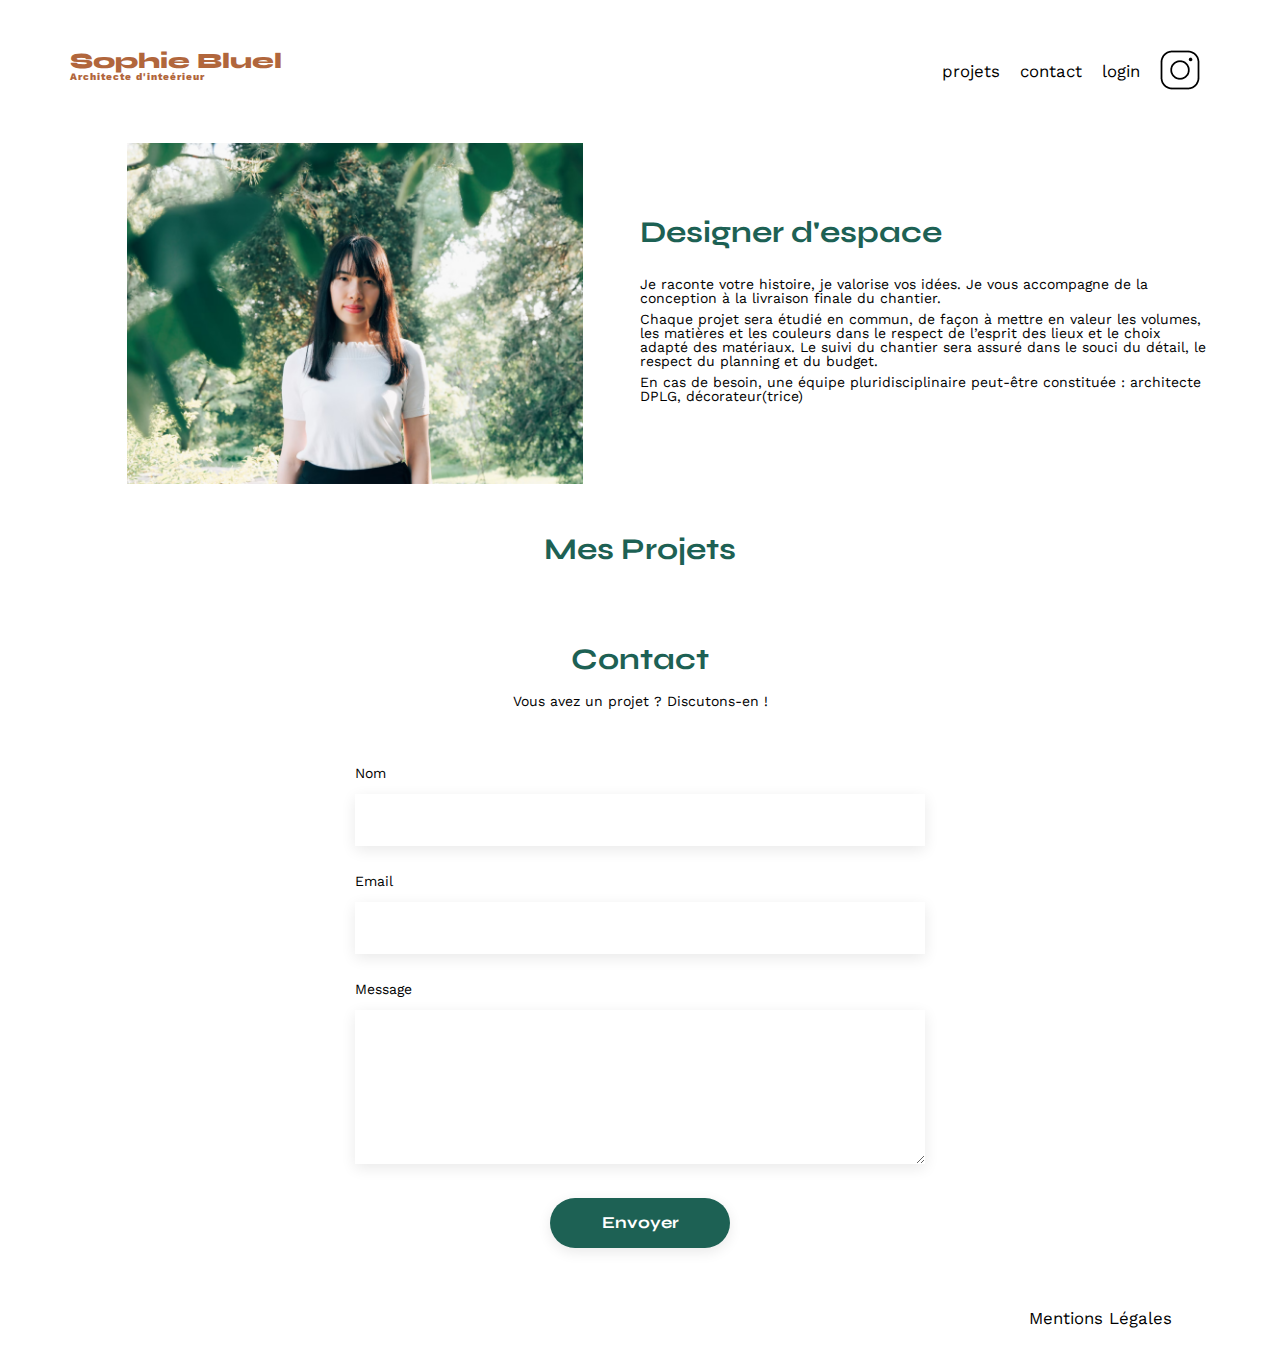
==== FrontEnd/index.html @ 1cc0fa0f "first push" ====
<!DOCTYPE html>
<html lang="fr">
<head>
	<meta charset="UTF-8">
	<title>Sophie Bluel - Architecte d'intérieur</title>
	<meta name="viewport" content="width=device-width, initial-scale=1.0">
	<link rel="preconnect" href="https://fonts.googleapis.com">
	<link rel="preconnect" href="https://fonts.gstatic.com" crossorigin>
	<link href="https://fonts.googleapis.com/css2?family=Syne:wght@700;800&family=Work+Sans&display=swap" rel="stylesheet">
	<meta name="description" content="">
	<link rel="stylesheet" href="./assets/style.css">
</head>
<body>
<header>
	<h1>Sophie Bluel <span>Architecte d'inteérieur</span></h1>
	<nav>
		<ul>
			<li>projets</li>
			<li>contact</li>
			<li>login</li>
			<li><img src="./assets/icons/instagram.png" alt="Instagram"></li>
		</ul>
	</nav>
</header>
<main>
	<section id="introduction">
		<figure>
			<img src="./assets/images/sophie-bluel.png" alt="">
		</figure>
		<article>
			<h2>Designer d'espace</h2>
			<p>Je raconte votre histoire, je valorise vos idées. Je vous accompagne de la conception à la livraison finale du chantier.</p>
			<p>Chaque projet sera étudié en commun, de façon à mettre en valeur les volumes, les matières et les couleurs dans le respect de l’esprit des lieux et le choix adapté des matériaux. Le suivi du chantier sera assuré dans le souci du détail, le respect du planning et du budget.</p>
			<p>En cas de besoin, une équipe pluridisciplinaire peut-être constituée : architecte DPLG, décorateur(trice)</p>
		</article>
	</section>
	<section id="portfolio">
		<h2>Mes Projets</h2>
		<div class="filters-container"></div>
		<div class="gallery"></div>
	</section>
	<section id="contact">
		<h2>Contact</h2>
		<p>Vous avez un projet ? Discutons-en !</p>
		<form action="#" method="post">
			<label for="name">Nom</label>
			<input type="text" name="name" id="name">
			<label for="email">Email</label>
			<input type="email" name="email" id="email">
			<label for="message">Message</label>
			<textarea name="message" id="message" cols="30" rows="10"></textarea>
			<input type="submit" value="Envoyer">
		</form>
	</section>
</main>

<footer>
	<nav>
		<ul>
			<li>Mentions Légales</li>
		</ul>
	</nav>
</footer>
</body>
</html>
---- FrontEnd/assets/style.css ----
/* http://meyerweb.com/eric/tools/css/reset/
   v2.0 | 20110126
   License: none (public domain)
*/

html, body, div, span, applet, object, iframe,
h1, h2, h3, h4, h5, h6, p, blockquote, pre,
a, abbr, acronym, address, big, cite, code,
del, dfn, em, img, ins, kbd, q, s, samp,
small, strike, strong, sub, sup, tt, var,
b, u, i, center,
dl, dt, dd, ol, ul, li,
fieldset, form, label, legend,
table, caption, tbody, tfoot, thead, tr, th, td,
article, aside, canvas, details, embed,
figure, figcaption, footer, header, hgroup,
menu, nav, output, ruby, section, summary,
time, mark, audio, video {
	margin: 0;
	padding: 0;
	border: 0;
	font-size: 100%;
	font: inherit;
	vertical-align: baseline;
}
/* HTML5 display-role reset for older browsers */
article, aside, details, figcaption, figure,
footer, header, hgroup, menu, nav, section {
	display: block;
}
body {
	line-height: 1;
}
ol, ul {
	list-style: none;
}
blockquote, q {
	quotes: none;
}
blockquote:before, blockquote:after,
q:before, q:after {
	content: '';
	content: none;
}
table {
	border-collapse: collapse;
	border-spacing: 0;
}
/** end reset css**/
body {
	max-width: 1140px;
	margin:auto;
	font-family: 'Work Sans' ;
	font-size: 14px;
}
header {
	display: flex;
	justify-content: space-between;
	margin: 50px 0
}
section {
	margin: 50px 0
}

h1{
	display: flex;
	flex-direction: column;
	font-family: 'Syne';
	font-size: 22px;
	font-weight: 800;
	color: #B1663C
}

h1 > span {
	font-family: 'Work Sans';
	font-size:10px;
	letter-spacing: 0.1em;
;
}

h2{
	font-family: 'Syne';
	font-weight: 700;
	font-size: 30px;
	color: #1D6154
}
nav ul {
	display: flex;
	align-items: center;
	list-style-type: none;

}
nav li {
	padding: 0 10px;
	font-size: 1.2em;
}

li:hover {
	color: #B1663C;
}
#introduction {
	display: flex;
	align-items: center;
}
#introduction figure {
	flex: 1
}
#introduction img {
	display: block;
	margin: auto;
	width: 80%;
}

#introduction article {
	flex: 1
}
#introduction h2 {
	margin-bottom: 1em;
}

#introduction p {
	margin-bottom: 0.5em;
}
#portfolio h2 {
	text-align: center;
	margin-bottom: 1em;
}
.gallery {
	width: 100%;
	display: grid;
	grid-template-columns: 1fr 1fr 1fr;
	grid-column-gap: 20px;
	grid-row-gap: 20px;
}

.gallery img {
	width: 100%;

}
#contact {
	width: 50%;
margin: auto;
}
#contact > * {
	text-align: center;

}
#contact h2{
	margin-bottom: 20px;
}
#contact form {
	text-align: left;
	margin-top:30px;
	display: flex;
	flex-direction: column;
}

#contact input {
	height: 50px;
	font-size: 1.2em;
	border: none;
	box-shadow: 0px 4px 14px rgba(0, 0, 0, 0.09);
}
#contact label {
	margin: 2em 0 1em 0;
}
#contact textarea {
	border: none;
	box-shadow: 0px 4px 14px rgba(0, 0, 0, 0.09);
}

input[type="submit"]{
	font-family: 'Syne';
	font-weight: 700;
	color: white;
	background-color: #1D6154;
	margin : 2em auto ;
	width: 180px;
	text-align: center;
	border-radius: 60px ;
}

footer nav ul {
	display: flex;
	justify-content: flex-end;
	margin: 2em
}
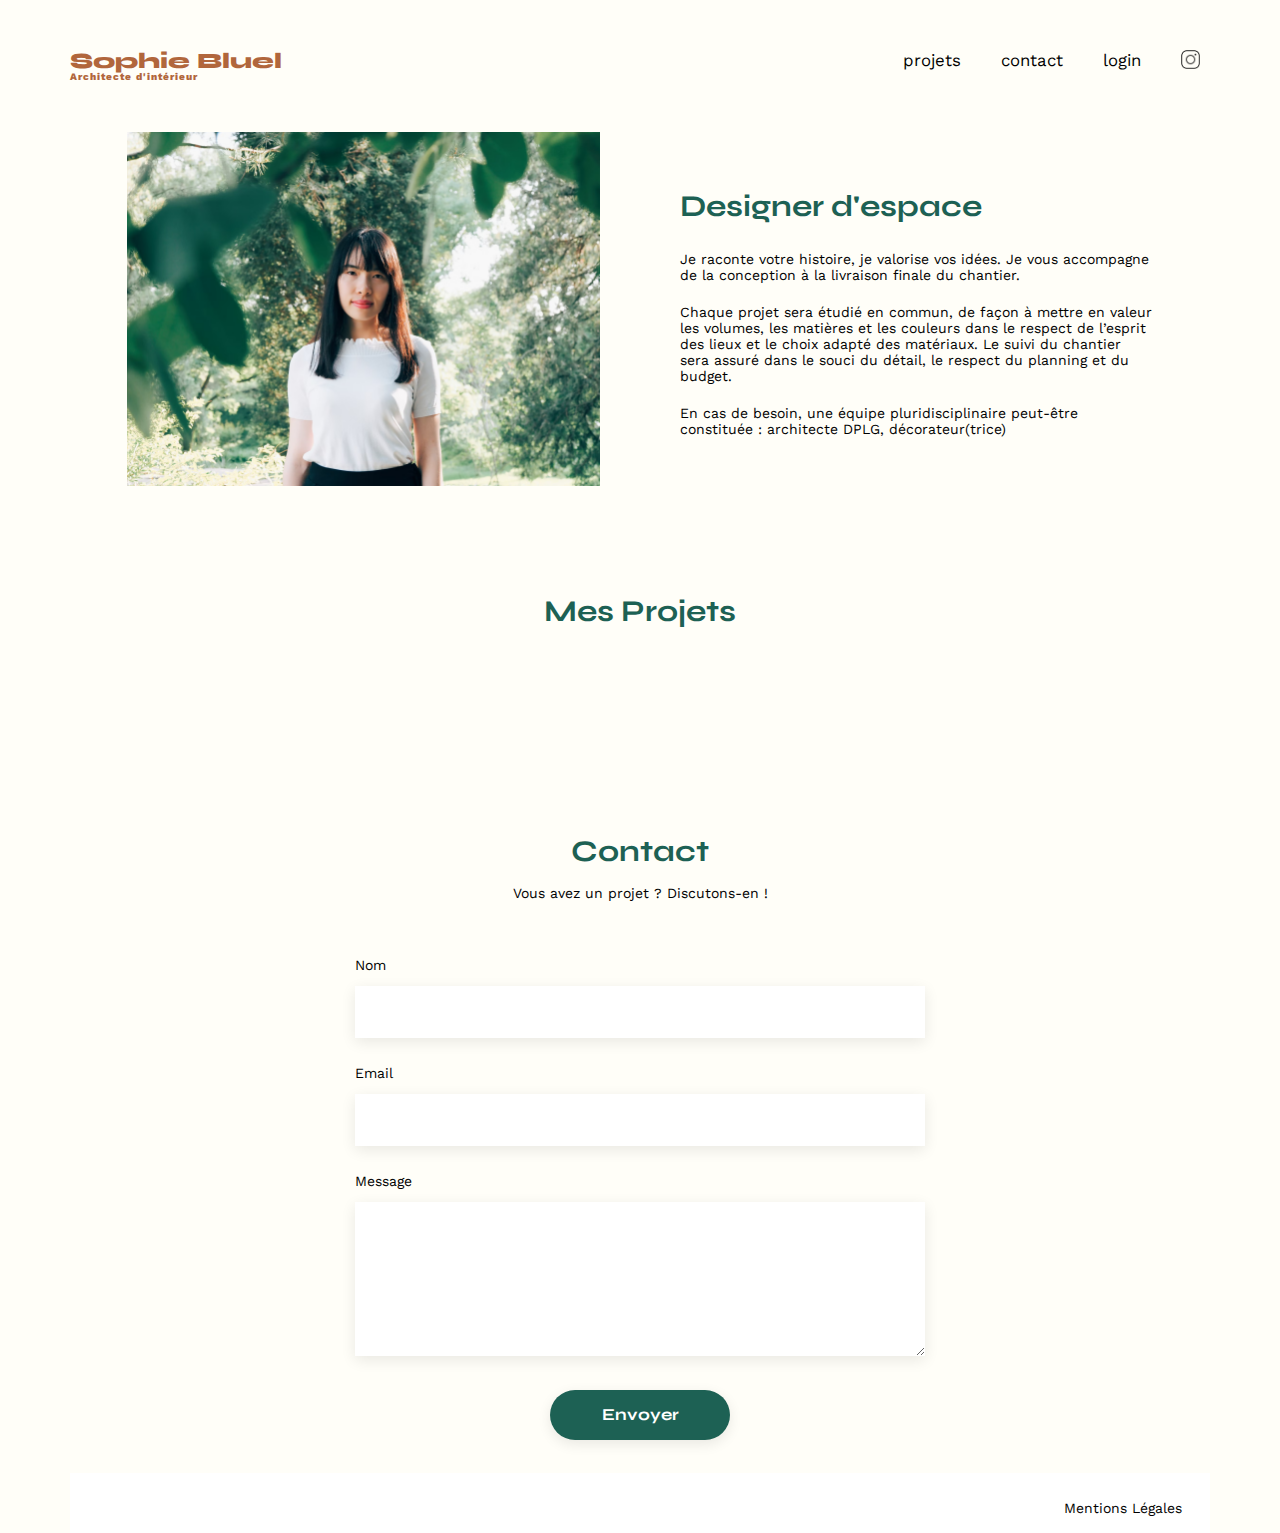
==== commit aed2601e: "add modal + style correction : need reorganize modal functions" ====
--- a/FrontEnd/index.html
+++ b/FrontEnd/index.html
@@ -7,38 +7,119 @@
 	<link rel="preconnect" href="https://fonts.googleapis.com">
 	<link rel="preconnect" href="https://fonts.gstatic.com" crossorigin>
 	<link href="https://fonts.googleapis.com/css2?family=Syne:wght@700;800&family=Work+Sans&display=swap" rel="stylesheet">
+	<link rel="stylesheet" href="https://cdnjs.cloudflare.com/ajax/libs/font-awesome/6.4.0/css/all.min.css" integrity="sha512-iecdLmaskl7CVkqkXNQ/ZH/XLlvWZOJyj7Yy7tcenmpD1ypASozpmT/E0iPtmFIB46ZmdtAc9eNBvH0H/ZpiBw==" crossorigin="anonymous" referrerpolicy="no-referrer" />
 	<meta name="description" content="">
-	<link rel="stylesheet" href="./assets/style.css">
+	<link rel="stylesheet" href="./assets/css/style.css">
+	<link rel="stylesheet" href="./assets/css/modal.css">
 </head>
+
 <body>
+
+	<div class="modal">
+		<div class="modal-bg close"></div>
+		<div class="modal-content">
+			<div class="first-modal">
+				<div class="modal-header">
+					<span class="modal-content__title">Galerie photo</span>
+					<button class="modal-content__btn modal-content__btn-close close"><i class="fa-solid fa-xmark"></i></button>
+				</div>
+				<div class="modal-work-container"></div>
+				<div class="modal-footer">
+					<span class="modal-footer__border"></span>
+					<button class="modal-footer__btn modal-footer__add">Ajouter une photo</button>
+					<button class="modal-footer__remove-all">Supprimer la galerie</button>
+				</div>
+			</div>
+			<div class="second-modal">
+				<div class="modal-header">
+					<button class="modal-content__btn modal-content__btn-back"><i class="fa-solid fa-arrow-left"></i></button>
+					<span class="modal-content__title">Ajout photo</span>
+					<button class="modal-content__btn modal-content__btn-close close"><i class="fa-solid fa-xmark"></i></button>
+				</div>
+				    <form class="modal-form" method="post">
+						<div class="modal-form-image">
+							<i class="modal-form-image__icon fa-regular fa-image"></i>
+							<label class="modal-form-image__label">+ Ajouter photo
+							<input class="modal-form-image__input" type="file" name=""accept=".jpg, .png" required>
+							</label>
+							<p class="modal-form-image__p">jpg; png: 4mo max</p>
+						</div>
+						<div class="modal-form-info">
+							<label class="modal-label modal-form-info__title" for="text">Titre</label>
+							<input class="modal-input modal-form-info__text" type="text" required>
+							<label class="modal-label modal-form-info__categories" for="">Catégorie</label>
+							<select class="modal-input modal-form-info__select" required>
+							<option value=""></option>
+							</select>
+						</div>
+							<span class="modal-footer__border"></span>
+							<input type="submit" value="Valider" class="modal-footer__btn modal-footer__submit">
+					</form>
+			</div>
+		</div>
+	</div>
+
+<div class="edit-bar">
+	<button class="edit-bar__edition"><i class="fa-regular fa-pen-to-square"></i>Mode édition</button>
+	<button class="edit-bar__publish">publier les changements</button>
+</div>
+
+<div class="main-content">
+
 <header>
-	<h1>Sophie Bluel <span>Architecte d'inteérieur</span></h1>
-	<nav>
-		<ul>
-			<li>projets</li>
-			<li>contact</li>
-			<li>login</li>
-			<li><img src="./assets/icons/instagram.png" alt="Instagram"></li>
+
+	<h1>Sophie Bluel <span>Architecte d'intérieur</span></h1>
+	<nav class="navbar">
+		<ul class="navbar-content">
+			<li><a class="navbar-content__link" href="#portfolio">projets</a></li>
+			<li><a class="navbar-content__link" href="#contact">contact</a></li>
+			<li><a class="navbar-content__link navbar-content__link-login" href="login.html">login</a></li>
+			<li><img class="navbar-content__link navbar-content__link-insta" src="./assets/icons/instagram.png" alt="Instagram"></li>
 		</ul>
 	</nav>
+
 </header>
+
 <main>
+
 	<section id="introduction">
-		<figure>
+
+		<figure class="introduction-figure">
 			<img src="./assets/images/sophie-bluel.png" alt="">
+			<div class="introduction-modif-content modif-content">
+				<i class="fa-regular fa-pen-to-square modif-content__icon"></i>
+				<span class="modif-content__span">modifier</span>
+			</div>
 		</figure>
-		<article>
-			<h2>Designer d'espace</h2>
+		
+		<article class="introduction-article">
+			<div class="introduction-modif-content modif-content">
+				<i class="fa-regular fa-pen-to-square modif-content__icon"></i>
+				<span class="modif-content__span">modifier</span>
+			</div>
+			<h2 class="introduction-article__title">Designer d'espace</h2>
 			<p>Je raconte votre histoire, je valorise vos idées. Je vous accompagne de la conception à la livraison finale du chantier.</p>
 			<p>Chaque projet sera étudié en commun, de façon à mettre en valeur les volumes, les matières et les couleurs dans le respect de l’esprit des lieux et le choix adapté des matériaux. Le suivi du chantier sera assuré dans le souci du détail, le respect du planning et du budget.</p>
 			<p>En cas de besoin, une équipe pluridisciplinaire peut-être constituée : architecte DPLG, décorateur(trice)</p>
 		</article>
+
 	</section>
-	<section id="portfolio">
-		<h2>Mes Projets</h2>
+
+	<section id="portfolio" class="portfolio">
+
+		<div class="portfolio-header">
+			<h2 class="portfolio__title">Mes Projets</h2>
+			<div class="portfolio-header-modif modif-content">
+				<i class="fa-regular fa-pen-to-square modif-content__icon trigger"></i>
+				<span class="modif-content__span portfolio-header__span trigger">modifier</span>
+			</div>
+		</div>
+
 		<div class="filters-container"></div>
 		<div class="gallery"></div>
+
 	</section>
+
 	<section id="contact">
 		<h2>Contact</h2>
 		<p>Vous avez un projet ? Discutons-en !</p>
@@ -52,14 +133,20 @@
 			<input type="submit" value="Envoyer">
 		</form>
 	</section>
+
 </main>
 
 <footer>
-	<nav>
-		<ul>
-			<li>Mentions Légales</li>
+	<nav class="footer-navbar">
+		<ul class="footer-navbar__list">
+			<li class="footer-navbar__link">Mentions Légales</li>
 		</ul>
 	</nav>
 </footer>
+
+</div>
+
+<script src="./js/app.js" type="module"></script>
 </body>
-</html>
+
+</html>--- a/FrontEnd/assets/css/style.css
+++ b/FrontEnd/assets/css/style.css
@@ -0,0 +1,298 @@
+/* http://meyerweb.com/eric/tools/css/reset/
+   v2.0 | 20110126
+   License: none (public domain)
+*/
+
+html, body, div, span, applet, object, iframe,
+h1, h2, h3, h4, h5, h6, p, blockquote, pre,
+a, abbr, acronym, address, big, cite, code,
+del, dfn, em, img, ins, kbd, q, s, samp,
+small, strike, strong, sub, sup, tt, var,
+b, u, i, center,
+dl, dt, dd, ol, ul, li,
+fieldset, form, label, legend,
+table, caption, tbody, tfoot, thead, tr, th, td,
+article, aside, canvas, details, embed,
+figure, figcaption, footer, header, hgroup,
+menu, nav, output, ruby, section, summary,
+time, mark, audio, video {
+	margin: 0;
+	padding: 0;
+	border: 0;
+	font-size: 100%;
+	font: inherit;
+	vertical-align: baseline;
+}
+/* HTML5 display-role reset for older browsers */
+article, aside, details, figcaption, figure,
+footer, header, hgroup, menu, nav, section {
+	display: block;
+}
+body {
+	line-height: 1;
+}
+ol, ul {
+	list-style: none;
+}
+blockquote, q {
+	quotes: none;
+}
+blockquote:before, blockquote:after,
+q:before, q:after {
+	content: '';
+	content: none;
+}
+table {
+	border-collapse: collapse;
+	border-spacing: 0;
+}
+/** end reset css**/
+body {
+	background-color: #FFFEF8;
+}
+.main-content {
+	max-width: 1140px;
+	margin:auto;
+	font-family: 'Work Sans' ;
+	font-size: 14px;
+}
+header {
+	display: flex;
+	justify-content: space-between;
+	margin: 50px 0;
+}
+section {
+	margin: 110px 0;
+}
+
+h1{
+	display: flex;
+	flex-direction: column;
+	font-family: 'Syne';
+	font-size: 22px;
+	font-weight: 800;
+	color: #B1663C
+}
+
+h1 > span {
+	font-family: 'Work Sans';
+	font-size: 10px;
+	letter-spacing: 0.1em;
+}
+
+h2{
+	font-family: 'Syne';
+	font-weight: 700;
+	font-size: 30px;
+	color: #1D6154
+}
+button{
+	font-family: 'Syne';
+	cursor: pointer;
+}
+a{
+	text-decoration: none;
+	color: black;
+	font-family: Work Sans;
+}
+a:hover {
+	font-weight: 700;
+}
+li {
+	cursor: pointer;
+}
+.navbar-content {
+	display: flex;
+	align-items: center;
+	gap: 20px;
+	list-style-type: none;
+}
+.navbar-content__link {
+	padding: 0 10px;
+	font-size: 1.2em;
+}
+.navbar-content__link-insta {
+	width: 19px;
+}
+
+/* ---introduction--- */
+
+#introduction {
+	width: 90%;
+	margin: 0 auto;
+	display: flex;
+	justify-content: center;
+	align-items: center;
+	gap: 80px;
+}
+.introduction-figure {
+	display: flex;
+	flex-direction: column;
+	width: 50%;
+	gap: 15px;
+}
+#introduction img {
+	display: block;
+	width: 100%;
+}
+#introduction article {
+	width: 50%;
+	display: flex;
+	flex-direction: column;
+	align-items: flex-start;	
+}
+.introduction-article__title {
+	margin: 1em 0;
+}
+#introduction p {
+	margin-bottom: 1.5em;
+	line-height: 16px;
+	font-family: 'Work Sans';
+}
+.portfolio-header {
+	width: 400px;
+	position: relative;
+	display: flex;
+	justify-content: center;
+	margin: 0 auto 50px;
+}
+.modif-content {
+	display: none;
+}
+.modif-content.active {
+	display: flex;
+	align-items: center;
+	gap: 6px;
+}
+.modif-content__span, .modif-content__icon {
+	cursor: pointer;
+}
+.portfolio-header-modif {
+	position: absolute;
+	top: 27%;
+	left: 77%;
+}
+.gallery {
+	margin: 0 auto;
+	width: 90%;
+	display: grid;
+	grid-template-columns: 1fr 1fr 1fr;
+	grid-column-gap: 20px;
+	grid-row-gap: 20px;
+}
+.gallery img {
+	width: 100%;
+}
+#contact {
+	width: 50%;
+	margin: auto;
+}
+#contact > * {
+	text-align: center;
+}
+#contact h2{
+	margin-bottom: 20px;
+}
+#contact form {
+	text-align: left;
+	margin-top:30px;
+	display: flex;
+	flex-direction: column;
+}
+
+#contact input {
+	height: 50px;
+	font-size: 1.2em;
+	border: none;
+	box-shadow: 0px 4px 14px rgba(0, 0, 0, 0.09);
+}
+#contact label {
+	margin: 2em 0 1em 0;
+}
+#contact textarea {
+	border: none;
+	box-shadow: 0px 4px 14px rgba(0, 0, 0, 0.09);
+}
+
+input[type="submit"]{
+	font-family: 'Syne';
+	font-weight: 700;
+	color: white;
+	background-color: #1D6154;
+	margin : 2em auto ;
+	width: 180px;
+	text-align: center;
+	border-radius: 60px ;
+}
+footer {
+	height: 60px;
+	background-color: white;
+	display: flex;
+	justify-content: flex-end;
+}
+.footer-navbar__list {
+	margin: 2em
+}
+
+/* edit-bar */
+
+.edit-bar{
+	display: none;
+	height: 59px;
+	background: #000;
+}
+
+.edit-bar.active{
+	display: flex;
+	justify-content: center;
+	align-items: center;
+	gap: 21px;
+}
+
+.edit-bar__edition {
+	color: white;
+	background: transparent;
+	border: none;
+}
+
+.edit-bar__publish {
+	padding: 11px 23px;
+	background: white;
+	border-radius: 60px;
+	border: none;
+}
+
+.edit-bar__publish i{
+	background: white;
+	border: none;
+}
+
+/* filters container */
+
+.filters-container {
+	display: flex;
+	justify-content: center;
+	gap: 10px;
+	margin-bottom: 50px;
+}
+.filters-container.active {
+	display: none;
+}
+.filters-container__btn {
+	padding: 8px 20px;
+	background: transparent;
+	color: #1D6154;
+	border: 1px solid #1D6154;
+	border-radius: 60px;
+}
+.filters-container__btn:hover {
+	background: #1D6154;
+	color: white;
+}
+.filters-container__btn-active {
+	padding: 5px 20px;
+	background: #1D6154;
+	color: white;
+	border: 1px solid #1D6154;
+	border-radius: 60px;
+}--- a/FrontEnd/assets/css/modal.css
+++ b/FrontEnd/assets/css/modal.css
@@ -0,0 +1,225 @@
+.modal {
+    width: 100vw;
+    height: 100vh;
+    position: fixed;
+    display: none;
+    z-index: 99;
+}
+.modal.active {
+    display: block;
+}
+.modal-bg {
+    width: 100%;
+    height: 100%;
+    background: rgba(0, 0, 0, 0.3);
+}
+.first-modal {
+    display: block;
+}
+.first-modal.active {
+    display: none;
+}
+.modal-content {
+    position: absolute;
+    top: 50%;
+    left: 50%;
+    width: 630px;
+    height: 730px;
+    background: #FFFFFF;
+    border-radius: 10px;
+    transform: translate(-50%, -50%);
+}
+.modal-header{
+    display: flex;
+    justify-content: center;
+    margin-top: 60px;
+}
+.modal-content__title{
+    font-family: 'Work Sans';
+    font-size: 26px;
+}
+.modal-content__btn {
+    border: none;
+    background: transparent;
+}
+.modal-content__btn-back{
+    position: absolute;
+    top: 30px;
+    left: 36px;
+}
+
+.modal-content__btn-close{
+    position: absolute;
+    top: 30px;
+    right: 36px;
+}
+.modal-work-container {
+    margin-top: 40px;
+	display: flex;
+	flex-wrap: wrap;
+	justify-content: flex-start;
+	gap: 24px;
+	padding: 0 70px;
+}
+.modal-article {
+    position: relative;
+}
+.modal-article__btn {
+    position: absolute;
+    top: 5px;
+    right: 5px;
+    display: flex;
+    justify-content: center;
+    align-items: center;
+    width: 20px;
+    height: 20px;
+    border-radius: 2px;
+    border: none;
+    background: black;
+    color: white;
+}
+.modal-article__trash-icon {
+    font-size: 10px;
+}
+.modal-article__img {
+	width: 78px;
+	height: 104px;
+}
+.modal-article__edit {
+    font-family: 'Work Sans';
+    font-size: 12px;
+    line-height: 14px;
+    cursor: pointer;
+}
+.modal-footer {
+    display: flex;
+    flex-direction: column;
+    align-items: center;
+    gap: 23px;
+}
+.modal-footer.active {
+    display: none;
+}
+.modal-footer__border {
+    margin-top: 35px;
+    width: 490px;
+    height: 0px;
+    border: 1px solid #B3B3B3;
+}
+.modal-footer-form {
+    display: flex;
+    flex-direction: column;
+    gap: 23px;
+}
+.modal-footer__btn:hover {
+    background: #0E2F28;
+}    
+.modal-footer__add {
+    width: 237px;
+    height: 36px;
+    color: white;
+    font-size: 14px;
+    background: #1D6154;
+    border-radius: 60px;
+    border: none;
+}
+.modal-article-container.active {
+    margin-top: 40px;
+	display: flex;
+	flex-direction: column;
+    align-items: center;
+	padding: 0 70px;
+}
+.modal-footer__remove-all {
+    background: transparent;
+    color: #D65353;
+    font-size: 14px;
+    border: none;
+}
+.modal-form-image__input{
+    display: none;
+}
+.modal-form-image__p {
+    font-family: 'Work Sans';
+    font-size: 10px;
+    color: #444444;
+}
+.modal-label {
+    margin-bottom: 10px;
+    font-family: 'Work Sans';
+    font-style: normal;
+    font-weight: 500;
+    font-size: 14px;
+    line-height: 16px;
+    color: #3D3D3D;
+}
+
+/* second modal */
+.second-modal {
+    display: none;
+}
+.second-modal.active {
+    display: block;
+}
+.modal-form{
+    display: flex;
+    flex-direction: column;
+    align-items: center;
+    margin-top: 40px;
+}
+.modal-form-image {
+    display: flex;
+    flex-direction: column;
+    justify-content: center;
+    align-items: center;
+    margin-bottom: 30px;
+    width: 420px;
+    height: 169px;
+    background: #E8F1F7;
+    border-radius: 3px;
+}
+.modal-form-image__icon{
+    font-size: 60px;
+    color: #B9C5CC;
+}
+.modal-form-image__label {
+    display: flex;
+    justify-content: center;
+    align-items: center;
+    width: 173px;
+    height: 36px;
+    margin: 20px 0 7px 0;
+    background: #CBD6DC;
+    border-radius: 50px;
+    color: #306685;
+    font-family: 'Work Sans';
+    font-size: 14px;
+    font-weight: 500;
+    cursor: pointer;
+}
+.modal-form-image__input{
+    display: none;
+}
+.modal-form-info {
+    display: flex;
+    flex-direction: column;
+}
+.modal-input {
+    width: 420px;
+    height: 51px;
+    margin-bottom: 21px;
+    background: #FFFFFF;
+    box-shadow: 0px 4px 14px rgba(0, 0, 0, 0.09);
+    border: none;
+    outline: none;
+}
+.modal-footer__submit {
+    width: 237px;
+    height: 36px;
+    color: white;
+    font-size: 14px;
+    background: #1D6154;
+    border-radius: 60px;
+    border: none;
+    cursor: pointer;
+}